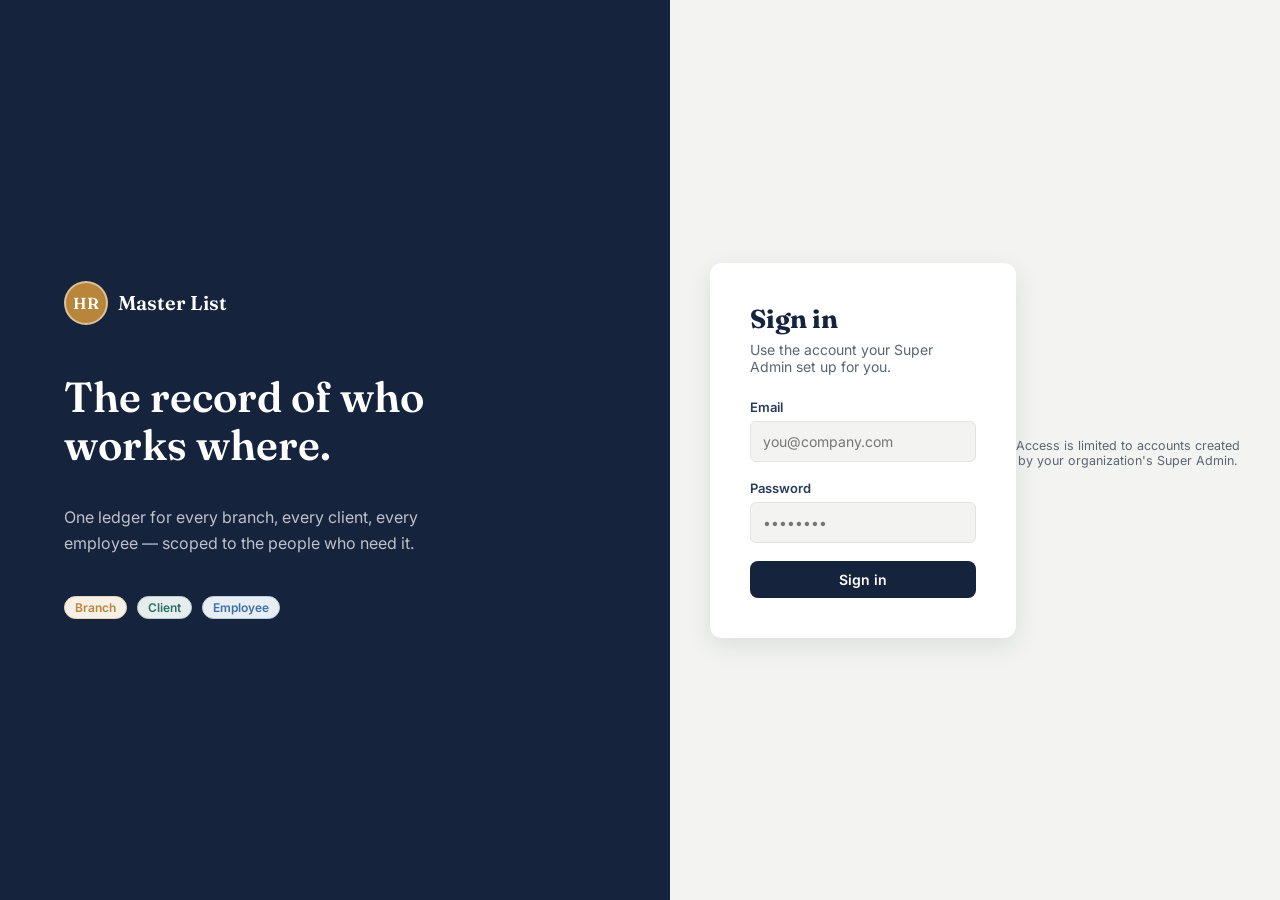
==== dashboard.html @ 0a043a9c "Upload Files" ====
<!DOCTYPE html>
<html lang="en">
<head>
<meta charset="UTF-8">
<meta name="viewport" content="width=device-width, initial-scale=1.0">
<title>Dashboard · HRIS</title>
<link rel="preconnect" href="https://fonts.googleapis.com">
<link href="https://fonts.googleapis.com/css2?family=Fraunces:opsz,wght@9..144,400;9..144,600&family=Inter:wght@400;500;600&family=IBM+Plex+Mono:wght@500&display=swap" rel="stylesheet">
<link rel="stylesheet" href="css/style.css">
</head>
<body class="app-body">

<header class="topbar">
  <div class="topbar-brand">
    <span class="seal seal-sm">HR</span>
    <span class="brand-word">Master&nbsp;List</span>
  </div>
  <div class="topbar-search">
    <input type="search" id="global-search" placeholder="Search by name, position, email…">
  </div>
  <div class="topbar-user">
    <a href="users.html" id="nav-users-link" class="btn btn-ghost" hidden>Users</a>
    <span id="role-badge" class="role-badge">—</span>
    <span id="user-email" class="user-email">—</span>
    <button id="logout-btn" class="btn btn-ghost">Sign out</button>
  </div>
</header>

<div class="app-shell">

  <aside class="rail">
    <div class="rail-header">
      <span>Branches &amp; Clients</span>
      <button id="add-branch-btn" class="icon-btn" title="Add branch" hidden>+</button>
    </div>
    <div id="branch-tree" class="branch-tree">
      <div class="tree-item active" data-branch="" data-client="">
        <span class="tree-dot" style="--dot:#16233D"></span> All records
      </div>
    </div>
  </aside>

  <main class="main">
    <div class="main-toolbar">
      <div class="filter-group">
        <select id="status-filter">
          <option value="">All statuses</option>
          <option value="Active">Active</option>
          <option value="Inactive">Inactive</option>
        </select>
        <span id="scope-label" class="scope-label"></span>
      </div>
      <button id="add-employee-btn" class="btn btn-primary" hidden>+ Add employee</button>
    </div>

    <div class="table-wrap">
      <table class="data-table">
        <thead>
          <tr>
            <th>Name</th>
            <th>Branch</th>
            <th>Client</th>
            <th>Position</th>
            <th>Employment status</th>
            <th>Status</th>
            <th></th>
          </tr>
        </thead>
        <tbody id="employee-rows">
          <tr><td colspan="7" class="empty-state">Loading…</td></tr>
        </tbody>
      </table>
    </div>
  </main>
</div>

<!-- Slide-over: Employee create/edit -->
<div id="employee-panel" class="slideover" hidden>
  <div class="slideover-backdrop" data-close-panel="employee-panel"></div>
  <div class="slideover-card">
    <div class="slideover-head">
      <h3 id="employee-panel-title">Add employee</h3>
      <button class="icon-btn" data-close-panel="employee-panel">×</button>
    </div>
    <form id="employee-form" class="stacked-form">
      <input type="hidden" id="emp-id">

      <div class="form-row">
        <div>
          <label>Branch</label>
          <select id="emp-branch" required></select>
        </div>
        <div>
          <label>Client</label>
          <select id="emp-client" required></select>
        </div>
      </div>

      <div class="form-row">
        <div><label>First name</label><input id="emp-first" required></div>
        <div><label>Middle name</label><input id="emp-middle"></div>
        <div><label>Last name</label><input id="emp-last" required></div>
      </div>

      <div class="form-row">
        <div>
          <label>Gender</label>
          <select id="emp-gender"><option></option><option>Male</option><option>Female</option></select>
        </div>
        <div>
          <label>Civil status</label>
          <select id="emp-civil"><option></option><option>Single</option><option>Married</option><option>Widowed</option><option>Separated</option></select>
        </div>
        <div><label>Date of birth</label><input type="date" id="emp-dob"></div>
      </div>

      <label>Address</label>
      <input id="emp-address">

      <div class="form-row">
        <div><label>Mobile no.</label><input id="emp-mobile"></div>
        <div><label>Email</label><input type="email" id="emp-email"></div>
      </div>

      <div class="form-row">
        <div><label>Position</label><input id="emp-position"></div>
        <div><label>Date hired</label><input type="date" id="emp-datehired"></div>
        <div>
          <label>Employment status</label>
          <select id="emp-empstatus"><option></option><option>Regular</option><option>Probationary</option><option>Contractual</option><option>Project-based</option></select>
        </div>
      </div>

      <div class="form-row">
        <div><label>TIN</label><input id="emp-tin"></div>
        <div><label>SSS / GSIS</label><input id="emp-sss"></div>
      </div>

      <p id="employee-form-error" class="form-error" hidden></p>

      <div class="slideover-actions">
        <button type="button" class="btn btn-ghost" data-close-panel="employee-panel">Cancel</button>
        <button type="submit" id="employee-form-submit" class="btn btn-primary">Save employee</button>
      </div>
    </form>
  </div>
</div>

<!-- Slide-over: Employee detail + comments -->
<div id="detail-panel" class="slideover" hidden>
  <div class="slideover-backdrop" data-close-panel="detail-panel"></div>
  <div class="slideover-card">
    <div class="slideover-head">
      <h3 id="detail-name">—</h3>
      <button class="icon-btn" data-close-panel="detail-panel">×</button>
    </div>
    <div id="detail-body" class="detail-body"></div>

    <div class="comments-section">
      <h4>Comments</h4>
      <div id="comments-list" class="comments-list"></div>
      <form id="comment-form" class="comment-form" hidden>
        <textarea id="comment-text" placeholder="Add a note about this record…" required></textarea>
        <button type="submit" class="btn btn-primary">Post</button>
      </form>
    </div>
  </div>
</div>

<!-- Modal: Add branch / client -->
<div id="org-modal" class="modal" hidden>
  <div class="modal-backdrop" data-close-modal="org-modal"></div>
  <div class="modal-card">
    <div class="modal-head">
      <h3 id="org-modal-title">Add branch</h3>
      <button class="icon-btn" data-close-modal="org-modal">×</button>
    </div>
    <form id="org-form" class="stacked-form">
      <div id="org-branch-field">
        <label>Branch name</label>
        <input id="org-branch-name">
      </div>
      <div id="org-client-fields" hidden>
        <label>Client name</label>
        <input id="org-client-name">
        <label>Belongs to branch</label>
        <select id="org-client-branch"></select>
      </div>
      <p id="org-form-error" class="form-error" hidden></p>
      <div class="slideover-actions">
        <button type="button" class="btn btn-ghost" data-close-modal="org-modal">Cancel</button>
        <button type="submit" class="btn btn-primary">Save</button>
      </div>
    </form>
  </div>
</div>

<script src="js/config.js"></script>
<script src="js/api.js"></script>
<script src="js/rbac.js"></script>
<script src="js/dashboard.js"></script>
<script src="js/employee.js"></script>
</body>
</html>
---- css/style.css ----
/* ============================================================
   HRIS Master List — design tokens
   A ledger-inspired system: deep ink navy + warm seal gold,
   built around the real Branch → Client → Employee hierarchy.
   ============================================================ */

:root {
  --ink: #16233D;
  --ink-soft: #2A3B5C;
  --paper: #F3F4F1;
  --surface: #FFFFFF;
  --accent-gold: #B8863A;
  --accent-teal: #2C6E68;
  --slate: #5B6472;
  --border: #E2E4DE;
  --danger: #A6402F;
  --success: #2F7A4F;

  --font-display: 'Fraunces', Georgia, serif;
  --font-body: 'Inter', -apple-system, BlinkMacSystemFont, sans-serif;
  --font-mono: 'IBM Plex Mono', 'Courier New', monospace;

  --radius: 8px;
  --shadow-card: 0 8px 24px rgba(22, 35, 61, 0.10);
}

* { box-sizing: border-box; }

body {
  margin: 0;
  font-family: var(--font-body);
  color: var(--ink);
  background: var(--paper);
}

h1, h2, h3, h4 { font-family: var(--font-display); margin: 0; }

button, input, select, textarea { font-family: var(--font-body); font-size: 14px; }

.mono { font-family: var(--font-mono); font-size: 12.5px; }

/* ---- Buttons ------------------------------------------------------------ */

.btn {
  border: none;
  border-radius: var(--radius);
  padding: 10px 18px;
  font-weight: 600;
  cursor: pointer;
  transition: transform 0.08s ease, background 0.15s ease;
}
.btn:active { transform: translateY(1px); }
.btn-primary { background: var(--ink); color: #fff; }
.btn-primary:hover { background: var(--ink-soft); }
.btn-ghost { background: transparent; color: var(--ink); border: 1px solid var(--border); }
.btn-ghost:hover { background: rgba(22, 35, 61, 0.05); }
.btn-block { width: 100%; }

.icon-btn {
  background: transparent;
  border: none;
  font-size: 20px;
  line-height: 1;
  cursor: pointer;
  color: var(--slate);
  padding: 4px 8px;
  border-radius: 6px;
}
.icon-btn:hover { background: rgba(22, 35, 61, 0.06); color: var(--ink); }

.link-btn {
  background: none;
  border: none;
  color: var(--accent-teal);
  font-weight: 600;
  cursor: pointer;
  padding: 0;
  margin-right: 10px;
  font-size: 13px;
}
.link-btn:hover { text-decoration: underline; }
.link-danger { color: var(--danger); }

/* ---- Chips / badges / pills ---------------------------------------------- */

.chip {
  display: inline-block;
  padding: 3px 10px;
  border-radius: 999px;
  font-size: 12px;
  font-weight: 600;
  color: var(--chip-color, var(--ink));
  background: color-mix(in srgb, var(--chip-color, var(--ink)) 12%, white);
  border: 1px solid color-mix(in srgb, var(--chip-color, var(--ink)) 35%, white);
}

.role-badge {
  font-size: 11px;
  font-weight: 700;
  letter-spacing: 0.03em;
  text-transform: uppercase;
  padding: 4px 10px;
  border-radius: 999px;
  background: var(--ink);
  color: #fff;
}
.role-badge.role-Viewer, .role-badge.role-Commenter { background: var(--slate); }
.role-badge.role-Editor { background: var(--accent-teal); }
.role-badge.role-Admin { background: var(--ink-soft); }
.role-badge.role-SuperAdmin { background: var(--accent-gold); }

.status-pill {
  font-size: 12px;
  font-weight: 600;
  padding: 3px 10px;
  border-radius: 999px;
}
.status-Active { background: rgba(47, 122, 79, 0.12); color: var(--success); }
.status-Inactive { background: rgba(166, 64, 47, 0.12); color: var(--danger); }

/* ---- Seal / brand mark ----------------------------------------------------- */

.seal {
  display: inline-flex;
  align-items: center;
  justify-content: center;
  width: 44px; height: 44px;
  border-radius: 50%;
  background: var(--accent-gold);
  color: #fff;
  font-family: var(--font-display);
  font-weight: 600;
  font-size: 16px;
  border: 2px solid rgba(255,255,255,0.5);
}
.seal-sm { width: 32px; height: 32px; font-size: 13px; }
.brand-word { font-family: var(--font-display); font-weight: 600; font-size: 17px; margin-left: 10px; }

/* ============================================================
   Login screen
   ============================================================ */

.auth-body { height: 100vh; overflow: hidden; }

.auth-shell {
  display: grid;
  grid-template-columns: 1.1fr 1fr;
  height: 100vh;
}

.auth-brand {
  background: var(--ink);
  color: #fff;
  padding: 64px;
  display: flex;
  flex-direction: column;
  justify-content: center;
}
.auth-brand-mark { display: flex; align-items: center; margin-bottom: 48px; }
.auth-brand-mark .brand-word { color: #fff; font-size: 20px; }
.auth-headline {
  font-size: 42px;
  font-weight: 600;
  line-height: 1.15;
  max-width: 480px;
  margin-bottom: 20px;
}
.auth-sub { color: rgba(255,255,255,0.72); max-width: 420px; line-height: 1.6; margin-bottom: 40px; }
.auth-branches-preview { display: flex; gap: 10px; }

.auth-panel {
  display: flex;
  align-items: center;
  justify-content: center;
  background: var(--paper);
  padding: 40px;
}
.auth-form {
  width: 100%;
  max-width: 380px;
  background: var(--surface);
  padding: 40px;
  border-radius: 12px;
  box-shadow: var(--shadow-card);
}
.auth-form h2 { font-size: 26px; margin-bottom: 6px; }
.auth-form-sub { color: var(--slate); margin: 0 0 24px; font-size: 14px; }
.auth-form label { display: block; font-size: 13px; font-weight: 600; margin-bottom: 6px; color: var(--ink-soft); }
.auth-form input {
  width: 100%;
  padding: 11px 12px;
  margin-bottom: 18px;
  border: 1px solid var(--border);
  border-radius: 6px;
  background: var(--paper);
}
.auth-form input:focus { outline: 2px solid var(--accent-teal); outline-offset: 1px; }
.auth-footnote { text-align: center; color: var(--slate); font-size: 12.5px; max-width: 380px; margin-top: 18px; }

.form-error {
  background: rgba(166, 64, 47, 0.08);
  color: var(--danger);
  padding: 10px 12px;
  border-radius: 6px;
  font-size: 13px;
  margin-bottom: 16px;
}

@media (max-width: 860px) {
  .auth-shell { grid-template-columns: 1fr; }
  .auth-brand { display: none; }
}

/* ============================================================
   App shell (dashboard, users page)
   ============================================================ */

.app-body { min-height: 100vh; }

.topbar {
  display: flex;
  align-items: center;
  gap: 24px;
  padding: 12px 24px;
  background: var(--surface);
  border-bottom: 1px solid var(--border);
  position: sticky;
  top: 0;
  z-index: 20;
}
.topbar-brand { display: flex; align-items: center; }
.topbar-search { flex: 1; }
.topbar-search input {
  width: 100%;
  max-width: 480px;
  padding: 9px 14px;
  border: 1px solid var(--border);
  border-radius: 999px;
  background: var(--paper);
}
.topbar-user { display: flex; align-items: center; gap: 12px; }
.user-email { font-size: 13px; color: var(--slate); }

.app-shell {
  display: grid;
  grid-template-columns: 260px 1fr;
  min-height: calc(100vh - 65px);
}
.users-shell { grid-template-columns: 1fr; }

.rail {
  border-right: 1px solid var(--border);
  padding: 20px 12px;
  background: var(--surface);
}
.rail-header {
  display: flex;
  justify-content: space-between;
  align-items: center;
  font-size: 12px;
  font-weight: 700;
  text-transform: uppercase;
  letter-spacing: 0.04em;
  color: var(--slate);
  padding: 0 8px 12px;
}
.branch-tree { display: flex; flex-direction: column; gap: 2px; }
.tree-item {
  padding: 8px 10px;
  border-radius: 6px;
  cursor: pointer;
  font-size: 13.5px;
  display: flex;
  align-items: center;
  gap: 8px;
}
.tree-item:hover { background: rgba(22, 35, 61, 0.05); }
.tree-item.active { background: var(--ink); color: #fff; font-weight: 600; }
.tree-client { padding-left: 30px; color: var(--slate); font-size: 13px; }
.tree-item.active.tree-client { color: #fff; }
.tree-dot { width: 8px; height: 8px; border-radius: 50%; background: var(--dot); display: inline-block; }

.main { padding: 24px 28px; }
.main-toolbar {
  display: flex;
  justify-content: space-between;
  align-items: center;
  margin-bottom: 18px;
}
.filter-group { display: flex; align-items: center; gap: 14px; }
.filter-group select {
  padding: 8px 12px;
  border: 1px solid var(--border);
  border-radius: 6px;
  background: var(--surface);
}
.scope-label { font-size: 12.5px; color: var(--slate); }
.page-title { font-size: 24px; }

.table-wrap {
  background: var(--surface);
  border-radius: 10px;
  border: 1px solid var(--border);
  overflow: hidden;
}
.data-table { width: 100%; border-collapse: collapse; }
.data-table th {
  text-align: left;
  font-size: 11.5px;
  text-transform: uppercase;
  letter-spacing: 0.04em;
  color: var(--slate);
  padding: 12px 16px;
  border-bottom: 1px solid var(--border);
  background: var(--paper);
}
.data-table td {
  padding: 13px 16px;
  border-bottom: 1px solid var(--border);
  font-size: 13.5px;
}
.data-table tr:last-child td { border-bottom: none; }
.data-table tr:hover td { background: rgba(22, 35, 61, 0.02); }
.cell-name { cursor: pointer; font-weight: 600; }
.cell-name:hover { color: var(--accent-teal); }
.empty-state, .empty-state-sm { padding: 32px; text-align: center; color: var(--slate); }
.empty-state-sm { padding: 12px 0; font-size: 13px; }

/* ============================================================
   Slide-over panels + modals
   ============================================================ */

.slideover { position: fixed; inset: 0; z-index: 50; }
.slideover-backdrop { position: absolute; inset: 0; background: rgba(22, 35, 61, 0.35); }
.slideover-card {
  position: absolute;
  right: 0; top: 0; bottom: 0;
  width: 480px;
  max-width: 92vw;
  background: var(--surface);
  box-shadow: -12px 0 32px rgba(22,35,61,0.18);
  padding: 24px 28px;
  overflow-y: auto;
}
.slideover-head { display: flex; justify-content: space-between; align-items: center; margin-bottom: 20px; }
.slideover-actions { display: flex; justify-content: flex-end; gap: 10px; margin-top: 20px; }

.modal { position: fixed; inset: 0; z-index: 60; display: flex; align-items: center; justify-content: center; }
.modal-backdrop { position: absolute; inset: 0; background: rgba(22, 35, 61, 0.35); }
.modal-card {
  position: relative;
  width: 420px;
  max-width: 92vw;
  background: var(--surface);
  border-radius: 12px;
  padding: 24px 28px;
  box-shadow: var(--shadow-card);
}
.modal-head { display: flex; justify-content: space-between; align-items: center; margin-bottom: 16px; }

.stacked-form label { display: block; font-size: 13px; font-weight: 600; margin: 12px 0 6px; color: var(--ink-soft); }
.stacked-form input, .stacked-form select, .stacked-form textarea {
  width: 100%;
  padding: 9px 12px;
  border: 1px solid var(--border);
  border-radius: 6px;
  background: var(--paper);
}
.stacked-form textarea { min-height: 70px; resize: vertical; }
.form-row { display: grid; grid-template-columns: repeat(auto-fit, minmax(120px, 1fr)); gap: 12px; }
.field-hint { font-size: 12px; color: var(--slate); margin: 4px 0 0; }
.checkbox-list { display: flex; flex-direction: column; gap: 6px; max-height: 160px; overflow-y: auto; border: 1px solid var(--border); border-radius: 6px; padding: 10px; background: var(--paper); }
.inline-checkbox { display: flex; align-items: center; gap: 8px; font-weight: 500 !important; font-size: 13px !important; }
.inline-checkbox input { width: auto !important; }

/* ---- Detail panel ------------------------------------------------------------- */

.detail-grid { display: grid; grid-template-columns: 1fr 1fr; gap: 14px 20px; margin-bottom: 24px; }
.detail-label { display: block; font-size: 11px; text-transform: uppercase; letter-spacing: 0.03em; color: var(--slate); margin-bottom: 3px; }

.comments-section { border-top: 1px solid var(--border); padding-top: 18px; }
.comments-section h4 { font-size: 14px; margin-bottom: 12px; }
.comments-list { display: flex; flex-direction: column; gap: 12px; margin-bottom: 14px; max-height: 220px; overflow-y: auto; }
.comment { background: var(--paper); border-radius: 8px; padding: 10px 12px; }
.comment-meta { font-size: 11.5px; color: var(--slate); margin-bottom: 4px; }
.comment-text { font-size: 13.5px; }
.comment-form { display: flex; gap: 10px; align-items: flex-start; }
.comment-form textarea { flex: 1; }

/* ---- Responsive ------------------------------------------------------------- */

@media (max-width: 900px) {
  .app-shell { grid-template-columns: 1fr; }
  .rail { display: none; }
  .topbar-search { display: none; }
}
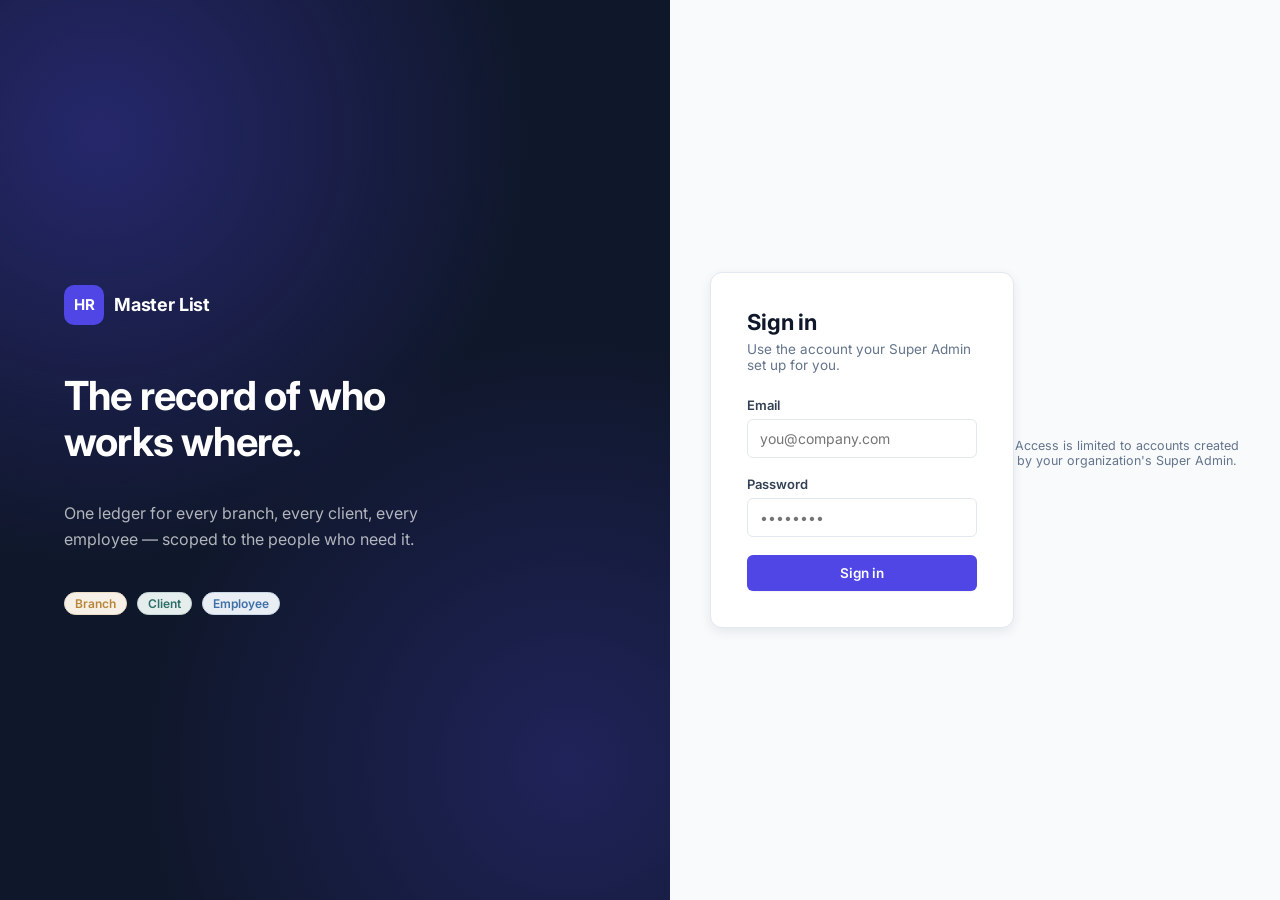
==== commit d1387041: "Upgrade UI" ====
--- a/dashboard.html
+++ b/dashboard.html
@@ -3,9 +3,9 @@
 <head>
 <meta charset="UTF-8">
 <meta name="viewport" content="width=device-width, initial-scale=1.0">
-<title>Dashboard · HRIS</title>
+<title>Employees · HRIS</title>
 <link rel="preconnect" href="https://fonts.googleapis.com">
-<link href="https://fonts.googleapis.com/css2?family=Fraunces:opsz,wght@9..144,400;9..144,600&family=Inter:wght@400;500;600&family=IBM+Plex+Mono:wght@500&display=swap" rel="stylesheet">
+<link href="https://fonts.googleapis.com/css2?family=Inter:wght@400;500;600;700&family=IBM+Plex+Mono:wght@500&display=swap" rel="stylesheet">
 <link rel="stylesheet" href="css/style.css">
 </head>
 <body class="app-body">
@@ -35,12 +35,29 @@
     </div>
     <div id="branch-tree" class="branch-tree">
       <div class="tree-item active" data-branch="" data-client="">
-        <span class="tree-dot" style="--dot:#16233D"></span> All records
+        <span class="tree-dot" style="--dot:#4F46E5"></span> All records
       </div>
     </div>
   </aside>
 
   <main class="main">
+    <div class="page-header">
+      <div>
+        <h2 class="page-title">Employees</h2>
+        <p class="page-subtitle" id="page-subtitle">Loading records…</p>
+      </div>
+      <button id="add-employee-btn" class="btn btn-primary" hidden>+ Add employee</button>
+    </div>
+
+    <div id="bulk-bar" class="bulk-bar" hidden>
+      <span id="bulk-count">0 selected</span>
+      <div class="bulk-bar-actions">
+        <button id="bulk-export-btn" class="btn btn-ghost btn-sm">Export CSV</button>
+        <button id="bulk-delete-btn" class="btn btn-danger btn-sm" hidden>Mark inactive</button>
+        <button id="bulk-clear-btn" class="btn btn-ghost btn-sm">Clear</button>
+      </div>
+    </div>
+
     <div class="main-toolbar">
       <div class="filter-group">
         <select id="status-filter">
@@ -50,26 +67,50 @@
         </select>
         <span id="scope-label" class="scope-label"></span>
       </div>
-      <button id="add-employee-btn" class="btn btn-primary" hidden>+ Add employee</button>
+      <div class="toolbar-actions">
+        <div class="segmented" id="density-toggle">
+          <button type="button" data-density="comfortable" class="active">Comfortable</button>
+          <button type="button" data-density="compact">Compact</button>
+        </div>
+        <button id="export-all-btn" class="btn btn-ghost">Export CSV</button>
+      </div>
     </div>
 
     <div class="table-wrap">
-      <table class="data-table">
-        <thead>
-          <tr>
-            <th>Name</th>
-            <th>Branch</th>
-            <th>Client</th>
-            <th>Position</th>
-            <th>Employment status</th>
-            <th>Status</th>
-            <th></th>
-          </tr>
-        </thead>
-        <tbody id="employee-rows">
-          <tr><td colspan="7" class="empty-state">Loading…</td></tr>
-        </tbody>
-      </table>
+      <div class="table-scroll">
+        <table class="data-table" id="employee-table">
+          <thead>
+            <tr>
+              <th class="th-checkbox"><input type="checkbox" id="select-all-checkbox"></th>
+              <th class="sortable" data-sort="LastName">Name <span class="sort-arrow">▲</span></th>
+              <th class="sortable" data-sort="BranchID">Branch <span class="sort-arrow">▲</span></th>
+              <th class="sortable" data-sort="ClientID">Client <span class="sort-arrow">▲</span></th>
+              <th class="sortable" data-sort="Position">Position <span class="sort-arrow">▲</span></th>
+              <th class="sortable" data-sort="EmploymentStatus">Employment status <span class="sort-arrow">▲</span></th>
+              <th class="sortable" data-sort="Status">Status <span class="sort-arrow">▲</span></th>
+              <th></th>
+            </tr>
+          </thead>
+          <tbody id="employee-rows">
+            <tr><td colspan="8" class="empty-state">Loading…</td></tr>
+          </tbody>
+        </table>
+      </div>
+      <div class="pagination-bar">
+        <div class="pagination-summary">
+          <span id="pagination-summary-text">—</span>
+          <label>
+            Rows per page
+            <select id="page-size-select">
+              <option value="10">10</option>
+              <option value="25" selected>25</option>
+              <option value="50">50</option>
+              <option value="100">100</option>
+            </select>
+          </label>
+        </div>
+        <div class="pagination-controls" id="pagination-controls"></div>
+      </div>
     </div>
   </main>
 </div>
@@ -195,9 +236,12 @@
   </div>
 </div>
 
+<div id="toast-stack" class="toast-stack"></div>
+
 <script src="js/config.js"></script>
 <script src="js/api.js"></script>
 <script src="js/rbac.js"></script>
+<script src="js/toast.js"></script>
 <script src="js/dashboard.js"></script>
 <script src="js/employee.js"></script>
 </body>
--- a/css/style.css
+++ b/css/style.css
@@ -1,85 +1,118 @@
 /* ============================================================
    HRIS Master List — design tokens
-   A ledger-inspired system: deep ink navy + warm seal gold,
-   built around the real Branch → Client → Employee hierarchy.
+   Modern SaaS system: cool neutrals, a single confident violet-blue
+   accent, and functional density built for scanning long lists.
    ============================================================ */
 
 :root {
-  --ink: #16233D;
-  --ink-soft: #2A3B5C;
-  --paper: #F3F4F1;
+  --primary: #4F46E5;
+  --primary-hover: #4338CA;
+  --primary-soft: #EEF2FF;
+  --primary-ring: rgba(79, 70, 229, 0.35);
+
+  --ink: #0F172A;
+  --ink-soft: #334155;
+  --muted: #64748B;
+  --faint: #94A3B8;
+
+  --bg: #F8FAFC;
   --surface: #FFFFFF;
-  --accent-gold: #B8863A;
-  --accent-teal: #2C6E68;
-  --slate: #5B6472;
-  --border: #E2E4DE;
-  --danger: #A6402F;
-  --success: #2F7A4F;
-
-  --font-display: 'Fraunces', Georgia, serif;
+  --surface-hover: #F1F5F9;
+  --border: #E2E8F0;
+  --border-strong: #CBD5E1;
+
+  --success: #16A34A;
+  --success-soft: #F0FDF4;
+  --danger: #DC2626;
+  --danger-soft: #FEF2F2;
+  --warning: #D97706;
+  --warning-soft: #FFFBEB;
+
   --font-body: 'Inter', -apple-system, BlinkMacSystemFont, sans-serif;
   --font-mono: 'IBM Plex Mono', 'Courier New', monospace;
 
+  --radius-sm: 6px;
   --radius: 8px;
-  --shadow-card: 0 8px 24px rgba(22, 35, 61, 0.10);
+  --radius-lg: 12px;
+  --shadow-sm: 0 1px 2px rgba(15, 23, 42, 0.06);
+  --shadow-md: 0 4px 12px rgba(15, 23, 42, 0.08);
+  --shadow-lg: 0 16px 40px rgba(15, 23, 42, 0.16);
 }
 
 * { box-sizing: border-box; }
+
+[hidden] { display: none !important; }
+
+html { -webkit-font-smoothing: antialiased; }
 
 body {
   margin: 0;
   font-family: var(--font-body);
   color: var(--ink);
-  background: var(--paper);
-}
-
-h1, h2, h3, h4 { font-family: var(--font-display); margin: 0; }
+  background: var(--bg);
+}
+
+h1, h2, h3, h4 { font-family: var(--font-body); margin: 0; letter-spacing: -0.01em; }
 
 button, input, select, textarea { font-family: var(--font-body); font-size: 14px; }
 
 .mono { font-family: var(--font-mono); font-size: 12.5px; }
 
+:focus-visible {
+  outline: 2px solid var(--primary);
+  outline-offset: 2px;
+}
+
 /* ---- Buttons ------------------------------------------------------------ */
 
 .btn {
-  border: none;
-  border-radius: var(--radius);
-  padding: 10px 18px;
-  font-weight: 600;
-  cursor: pointer;
-  transition: transform 0.08s ease, background 0.15s ease;
+  border: 1px solid transparent;
+  border-radius: var(--radius-sm);
+  padding: 9px 16px;
+  font-weight: 600;
+  font-size: 13.5px;
+  cursor: pointer;
+  transition: background 0.12s ease, border-color 0.12s ease, box-shadow 0.12s ease, color 0.12s ease;
+  display: inline-flex;
+  align-items: center;
+  gap: 6px;
 }
 .btn:active { transform: translateY(1px); }
-.btn-primary { background: var(--ink); color: #fff; }
-.btn-primary:hover { background: var(--ink-soft); }
-.btn-ghost { background: transparent; color: var(--ink); border: 1px solid var(--border); }
-.btn-ghost:hover { background: rgba(22, 35, 61, 0.05); }
-.btn-block { width: 100%; }
+.btn-primary { background: var(--primary); color: #fff; box-shadow: var(--shadow-sm); }
+.btn-primary:hover { background: var(--primary-hover); }
+.btn-ghost { background: var(--surface); color: var(--ink-soft); border-color: var(--border); }
+.btn-ghost:hover { background: var(--surface-hover); border-color: var(--border-strong); color: var(--ink); }
+.btn-danger { background: var(--surface); color: var(--danger); border-color: var(--border); }
+.btn-danger:hover { background: var(--danger-soft); border-color: #FCA5A5; }
+.btn-sm { padding: 6px 12px; font-size: 12.5px; }
+.btn-block { width: 100%; justify-content: center; }
+.btn:disabled { opacity: 0.5; cursor: not-allowed; }
 
 .icon-btn {
   background: transparent;
   border: none;
-  font-size: 20px;
+  font-size: 18px;
   line-height: 1;
   cursor: pointer;
-  color: var(--slate);
-  padding: 4px 8px;
-  border-radius: 6px;
-}
-.icon-btn:hover { background: rgba(22, 35, 61, 0.06); color: var(--ink); }
+  color: var(--muted);
+  padding: 5px 9px;
+  border-radius: var(--radius-sm);
+}
+.icon-btn:hover { background: var(--surface-hover); color: var(--ink); }
 
 .link-btn {
   background: none;
   border: none;
-  color: var(--accent-teal);
-  font-weight: 600;
-  cursor: pointer;
-  padding: 0;
-  margin-right: 10px;
-  font-size: 13px;
-}
-.link-btn:hover { text-decoration: underline; }
+  color: var(--primary);
+  font-weight: 600;
+  cursor: pointer;
+  padding: 4px 6px;
+  border-radius: var(--radius-sm);
+  font-size: 12.5px;
+}
+.link-btn:hover { background: var(--primary-soft); }
 .link-danger { color: var(--danger); }
+.link-danger:hover { background: var(--danger-soft); }
 
 /* ---- Chips / badges / pills ---------------------------------------------- */
 
@@ -91,7 +124,7 @@
   font-weight: 600;
   color: var(--chip-color, var(--ink));
   background: color-mix(in srgb, var(--chip-color, var(--ink)) 12%, white);
-  border: 1px solid color-mix(in srgb, var(--chip-color, var(--ink)) 35%, white);
+  border: 1px solid color-mix(in srgb, var(--chip-color, var(--ink)) 28%, white);
 }
 
 .role-badge {
@@ -104,19 +137,38 @@
   background: var(--ink);
   color: #fff;
 }
-.role-badge.role-Viewer, .role-badge.role-Commenter { background: var(--slate); }
-.role-badge.role-Editor { background: var(--accent-teal); }
+.role-badge.role-Viewer, .role-badge.role-Commenter { background: var(--muted); }
+.role-badge.role-Editor { background: #0EA5A0; }
 .role-badge.role-Admin { background: var(--ink-soft); }
-.role-badge.role-SuperAdmin { background: var(--accent-gold); }
+.role-badge.role-SuperAdmin { background: var(--primary); }
 
 .status-pill {
   font-size: 12px;
   font-weight: 600;
   padding: 3px 10px;
   border-radius: 999px;
-}
-.status-Active { background: rgba(47, 122, 79, 0.12); color: var(--success); }
-.status-Inactive { background: rgba(166, 64, 47, 0.12); color: var(--danger); }
+  display: inline-flex;
+  align-items: center;
+  gap: 5px;
+}
+.status-pill::before { content: ''; width: 6px; height: 6px; border-radius: 50%; background: currentColor; }
+.status-Active { background: var(--success-soft); color: var(--success); }
+.status-Inactive { background: var(--danger-soft); color: var(--danger); }
+
+/* ---- Avatars ---------------------------------------------------------------- */
+
+.avatar {
+  display: inline-flex;
+  align-items: center;
+  justify-content: center;
+  width: 30px; height: 30px;
+  border-radius: 50%;
+  font-size: 11.5px;
+  font-weight: 700;
+  color: var(--av-color, var(--primary));
+  background: color-mix(in srgb, var(--av-color, var(--primary)) 15%, white);
+  flex-shrink: 0;
+}
 
 /* ---- Seal / brand mark ----------------------------------------------------- */
 
@@ -124,17 +176,15 @@
   display: inline-flex;
   align-items: center;
   justify-content: center;
-  width: 44px; height: 44px;
-  border-radius: 50%;
-  background: var(--accent-gold);
+  width: 40px; height: 40px;
+  border-radius: 10px;
+  background: var(--primary);
   color: #fff;
-  font-family: var(--font-display);
-  font-weight: 600;
-  font-size: 16px;
-  border: 2px solid rgba(255,255,255,0.5);
-}
-.seal-sm { width: 32px; height: 32px; font-size: 13px; }
-.brand-word { font-family: var(--font-display); font-weight: 600; font-size: 17px; margin-left: 10px; }
+  font-weight: 700;
+  font-size: 15px;
+}
+.seal-sm { width: 30px; height: 30px; font-size: 12.5px; border-radius: 8px; }
+.brand-word { font-weight: 700; font-size: 16px; margin-left: 10px; color: var(--ink); letter-spacing: -0.01em; }
 
 /* ============================================================
    Login screen
@@ -150,6 +200,8 @@
 
 .auth-brand {
   background: var(--ink);
+  background-image: radial-gradient(circle at 15% 15%, rgba(79,70,229,0.35), transparent 45%),
+                     radial-gradient(circle at 85% 85%, rgba(79,70,229,0.25), transparent 45%);
   color: #fff;
   padding: 64px;
   display: flex;
@@ -157,51 +209,54 @@
   justify-content: center;
 }
 .auth-brand-mark { display: flex; align-items: center; margin-bottom: 48px; }
-.auth-brand-mark .brand-word { color: #fff; font-size: 20px; }
+.auth-brand-mark .brand-word { color: #fff; font-size: 18px; }
 .auth-headline {
-  font-size: 42px;
-  font-weight: 600;
+  font-size: 40px;
+  font-weight: 700;
   line-height: 1.15;
   max-width: 480px;
   margin-bottom: 20px;
-}
-.auth-sub { color: rgba(255,255,255,0.72); max-width: 420px; line-height: 1.6; margin-bottom: 40px; }
+  letter-spacing: -0.02em;
+}
+.auth-sub { color: rgba(255,255,255,0.68); max-width: 420px; line-height: 1.6; margin-bottom: 40px; }
 .auth-branches-preview { display: flex; gap: 10px; }
 
 .auth-panel {
   display: flex;
   align-items: center;
   justify-content: center;
-  background: var(--paper);
+  background: var(--bg);
   padding: 40px;
 }
 .auth-form {
   width: 100%;
   max-width: 380px;
   background: var(--surface);
-  padding: 40px;
-  border-radius: 12px;
-  box-shadow: var(--shadow-card);
-}
-.auth-form h2 { font-size: 26px; margin-bottom: 6px; }
-.auth-form-sub { color: var(--slate); margin: 0 0 24px; font-size: 14px; }
+  padding: 36px;
+  border-radius: var(--radius-lg);
+  border: 1px solid var(--border);
+  box-shadow: var(--shadow-md);
+}
+.auth-form h2 { font-size: 22px; margin-bottom: 6px; font-weight: 700; }
+.auth-form-sub { color: var(--muted); margin: 0 0 24px; font-size: 13.5px; }
 .auth-form label { display: block; font-size: 13px; font-weight: 600; margin-bottom: 6px; color: var(--ink-soft); }
 .auth-form input {
   width: 100%;
-  padding: 11px 12px;
+  padding: 10px 12px;
   margin-bottom: 18px;
   border: 1px solid var(--border);
-  border-radius: 6px;
-  background: var(--paper);
-}
-.auth-form input:focus { outline: 2px solid var(--accent-teal); outline-offset: 1px; }
-.auth-footnote { text-align: center; color: var(--slate); font-size: 12.5px; max-width: 380px; margin-top: 18px; }
+  border-radius: var(--radius-sm);
+  background: var(--surface);
+  transition: border-color 0.12s ease, box-shadow 0.12s ease;
+}
+.auth-form input:focus { outline: none; border-color: var(--primary); box-shadow: 0 0 0 3px var(--primary-ring); }
+.auth-footnote { text-align: center; color: var(--muted); font-size: 12.5px; max-width: 380px; margin-top: 18px; }
 
 .form-error {
-  background: rgba(166, 64, 47, 0.08);
+  background: var(--danger-soft);
   color: var(--danger);
   padding: 10px 12px;
-  border-radius: 6px;
+  border-radius: var(--radius-sm);
   font-size: 13px;
   margin-bottom: 16px;
 }
@@ -221,7 +276,7 @@
   display: flex;
   align-items: center;
   gap: 24px;
-  padding: 12px 24px;
+  padding: 10px 20px;
   background: var(--surface);
   border-bottom: 1px solid var(--border);
   position: sticky;
@@ -232,160 +287,340 @@
 .topbar-search { flex: 1; }
 .topbar-search input {
   width: 100%;
-  max-width: 480px;
-  padding: 9px 14px;
-  border: 1px solid var(--border);
-  border-radius: 999px;
-  background: var(--paper);
-}
+  max-width: 440px;
+  padding: 8px 14px 8px 34px;
+  border: 1px solid var(--border);
+  border-radius: var(--radius-sm);
+  background: var(--bg);
+  background-image: url("data:image/svg+xml,%3Csvg xmlns='http://www.w3.org/2000/svg' width='14' height='14' viewBox='0 0 24 24' fill='none' stroke='%2394A3B8' stroke-width='2' stroke-linecap='round' stroke-linejoin='round'%3E%3Ccircle cx='11' cy='11' r='8'/%3E%3Cline x1='21' y1='21' x2='16.65' y2='16.65'/%3E%3C/svg%3E");
+  background-repeat: no-repeat;
+  background-position: 12px center;
+  transition: border-color 0.12s ease, box-shadow 0.12s ease;
+}
+.topbar-search input:focus { outline: none; border-color: var(--primary); box-shadow: 0 0 0 3px var(--primary-ring); background-color: var(--surface); }
 .topbar-user { display: flex; align-items: center; gap: 12px; }
-.user-email { font-size: 13px; color: var(--slate); }
+.user-email { font-size: 13px; color: var(--muted); }
 
 .app-shell {
   display: grid;
-  grid-template-columns: 260px 1fr;
-  min-height: calc(100vh - 65px);
+  grid-template-columns: 248px 1fr;
+  min-height: calc(100vh - 57px);
 }
 .users-shell { grid-template-columns: 1fr; }
 
 .rail {
   border-right: 1px solid var(--border);
-  padding: 20px 12px;
+  padding: 18px 12px;
   background: var(--surface);
 }
 .rail-header {
   display: flex;
   justify-content: space-between;
   align-items: center;
-  font-size: 12px;
+  font-size: 11px;
   font-weight: 700;
   text-transform: uppercase;
-  letter-spacing: 0.04em;
-  color: var(--slate);
-  padding: 0 8px 12px;
-}
-.branch-tree { display: flex; flex-direction: column; gap: 2px; }
+  letter-spacing: 0.05em;
+  color: var(--faint);
+  padding: 0 8px 10px;
+}
+.branch-tree { display: flex; flex-direction: column; gap: 1px; }
 .tree-item {
-  padding: 8px 10px;
-  border-radius: 6px;
+  padding: 7px 10px;
+  border-radius: var(--radius-sm);
   cursor: pointer;
   font-size: 13.5px;
+  font-weight: 500;
   display: flex;
   align-items: center;
   gap: 8px;
-}
-.tree-item:hover { background: rgba(22, 35, 61, 0.05); }
-.tree-item.active { background: var(--ink); color: #fff; font-weight: 600; }
-.tree-client { padding-left: 30px; color: var(--slate); font-size: 13px; }
-.tree-item.active.tree-client { color: #fff; }
-.tree-dot { width: 8px; height: 8px; border-radius: 50%; background: var(--dot); display: inline-block; }
-
-.main { padding: 24px 28px; }
+  color: var(--ink-soft);
+}
+.tree-item:hover { background: var(--surface-hover); }
+.tree-item.active { background: var(--primary-soft); color: var(--primary); font-weight: 600; }
+.tree-client { padding-left: 30px; color: var(--muted); font-size: 13px; font-weight: 500; }
+.tree-item.active.tree-client { color: var(--primary); }
+.tree-dot { width: 7px; height: 7px; border-radius: 50%; background: var(--dot); display: inline-block; flex-shrink: 0; }
+.tree-branch { justify-content: space-between; }
+.tree-branch-label { display: flex; align-items: center; gap: 8px; flex: 1; }
+.tree-add-client {
+  background: none;
+  border: none;
+  color: var(--faint);
+  font-size: 11.5px;
+  font-weight: 600;
+  cursor: pointer;
+  padding: 2px 6px;
+  border-radius: 4px;
+  opacity: 0;
+  transition: opacity 0.1s ease;
+}
+.tree-branch:hover .tree-add-client { opacity: 1; }
+.tree-add-client:hover { background: var(--surface-hover); color: var(--ink); }
+
+.main { padding: 22px 28px 32px; }
+
+.page-header { display: flex; justify-content: space-between; align-items: flex-start; margin-bottom: 18px; }
+.page-title { font-size: 21px; font-weight: 700; }
+.page-subtitle { font-size: 13px; color: var(--muted); margin-top: 3px; }
+
 .main-toolbar {
   display: flex;
   justify-content: space-between;
   align-items: center;
-  margin-bottom: 18px;
-}
-.filter-group { display: flex; align-items: center; gap: 14px; }
+  gap: 12px;
+  margin-bottom: 14px;
+  flex-wrap: wrap;
+}
+.filter-group { display: flex; align-items: center; gap: 10px; flex-wrap: wrap; }
 .filter-group select {
-  padding: 8px 12px;
-  border: 1px solid var(--border);
-  border-radius: 6px;
-  background: var(--surface);
-}
-.scope-label { font-size: 12.5px; color: var(--slate); }
-.page-title { font-size: 24px; }
+  padding: 7px 10px;
+  border: 1px solid var(--border);
+  border-radius: var(--radius-sm);
+  background: var(--surface);
+  color: var(--ink-soft);
+  font-weight: 500;
+}
+.scope-label { font-size: 12.5px; color: var(--muted); }
+.toolbar-actions { display: flex; align-items: center; gap: 8px; }
+
+/* Segmented control (density) */
+.segmented { display: inline-flex; border: 1px solid var(--border); border-radius: var(--radius-sm); overflow: hidden; }
+.segmented button {
+  border: none;
+  background: var(--surface);
+  padding: 6px 10px;
+  font-size: 12.5px;
+  font-weight: 600;
+  color: var(--muted);
+  cursor: pointer;
+  border-right: 1px solid var(--border);
+}
+.segmented button:last-child { border-right: none; }
+.segmented button.active { background: var(--primary-soft); color: var(--primary); }
+.segmented button:hover:not(.active) { background: var(--surface-hover); }
+
+/* ---- Bulk action bar ---------------------------------------------------- */
+
+.bulk-bar {
+  display: flex;
+  align-items: center;
+  justify-content: space-between;
+  background: var(--primary-soft);
+  border: 1px solid color-mix(in srgb, var(--primary) 30%, white);
+  border-radius: var(--radius);
+  padding: 9px 14px;
+  margin-bottom: 14px;
+  font-size: 13.5px;
+  color: var(--primary);
+  font-weight: 600;
+}
+.bulk-bar-actions { display: flex; align-items: center; gap: 8px; }
+
+/* ---- Table ---------------------------------------------------------------- */
 
 .table-wrap {
   background: var(--surface);
-  border-radius: 10px;
+  border-radius: var(--radius-lg);
   border: 1px solid var(--border);
   overflow: hidden;
 }
-.data-table { width: 100%; border-collapse: collapse; }
+.table-scroll { overflow-x: auto; }
+.data-table { width: 100%; border-collapse: collapse; min-width: 760px; }
 .data-table th {
   text-align: left;
   font-size: 11.5px;
   text-transform: uppercase;
   letter-spacing: 0.04em;
-  color: var(--slate);
+  color: var(--muted);
+  padding: 11px 16px;
+  border-bottom: 1px solid var(--border);
+  background: var(--bg);
+  white-space: nowrap;
+  font-weight: 700;
+}
+.data-table th.sortable { cursor: pointer; user-select: none; }
+.data-table th.sortable:hover { color: var(--ink); }
+.sort-arrow { display: inline-block; margin-left: 3px; opacity: 0.35; font-size: 10px; }
+.sort-arrow.active { opacity: 1; color: var(--primary); }
+.data-table td {
   padding: 12px 16px;
   border-bottom: 1px solid var(--border);
-  background: var(--paper);
-}
-.data-table td {
-  padding: 13px 16px;
-  border-bottom: 1px solid var(--border);
   font-size: 13.5px;
-}
+  color: var(--ink-soft);
+}
+.data-table.density-compact td { padding: 7px 16px; }
+.data-table.density-compact .avatar { width: 24px; height: 24px; font-size: 10px; }
 .data-table tr:last-child td { border-bottom: none; }
-.data-table tr:hover td { background: rgba(22, 35, 61, 0.02); }
-.cell-name { cursor: pointer; font-weight: 600; }
-.cell-name:hover { color: var(--accent-teal); }
-.empty-state, .empty-state-sm { padding: 32px; text-align: center; color: var(--slate); }
+.data-table tr:hover td { background: var(--surface-hover); }
+.data-table tr.row-selected td { background: var(--primary-soft); }
+.th-checkbox, .td-checkbox { width: 36px; padding-left: 16px; padding-right: 0; }
+.name-cell { display: flex; align-items: center; gap: 10px; }
+.cell-name { cursor: pointer; font-weight: 600; color: var(--ink); }
+.cell-name:hover { color: var(--primary); }
+.cell-actions { text-align: right; white-space: nowrap; }
+.empty-state, .empty-state-sm { padding: 48px 20px; text-align: center; color: var(--muted); }
+.empty-state-icon { font-size: 28px; margin-bottom: 8px; opacity: 0.5; }
 .empty-state-sm { padding: 12px 0; font-size: 13px; }
+
+input[type="checkbox"] {
+  width: 16px; height: 16px;
+  accent-color: var(--primary);
+  cursor: pointer;
+}
+
+/* ---- Skeleton loading ------------------------------------------------------ */
+
+.skeleton-cell { padding: 14px 16px; }
+.skeleton-bar {
+  height: 12px;
+  border-radius: 4px;
+  background: linear-gradient(90deg, var(--surface-hover) 25%, var(--border) 50%, var(--surface-hover) 75%);
+  background-size: 200% 100%;
+  animation: skeleton-shimmer 1.3s infinite;
+}
+@keyframes skeleton-shimmer {
+  0% { background-position: 200% 0; }
+  100% { background-position: -200% 0; }
+}
+
+/* ---- Pagination ---------------------------------------------------------- */
+
+.pagination-bar {
+  display: flex;
+  align-items: center;
+  justify-content: space-between;
+  padding: 12px 16px;
+  border-top: 1px solid var(--border);
+  background: var(--bg);
+  font-size: 13px;
+  color: var(--muted);
+  flex-wrap: wrap;
+  gap: 10px;
+}
+.pagination-summary { display: flex; align-items: center; gap: 14px; }
+.pagination-summary select {
+  padding: 5px 8px;
+  border: 1px solid var(--border);
+  border-radius: var(--radius-sm);
+  background: var(--surface);
+  font-size: 12.5px;
+}
+.pagination-controls { display: flex; align-items: center; gap: 4px; }
+.page-btn {
+  border: 1px solid var(--border);
+  background: var(--surface);
+  color: var(--ink-soft);
+  min-width: 30px;
+  height: 30px;
+  border-radius: var(--radius-sm);
+  cursor: pointer;
+  font-size: 12.5px;
+  font-weight: 600;
+  padding: 0 8px;
+}
+.page-btn:hover:not(:disabled) { background: var(--surface-hover); border-color: var(--border-strong); }
+.page-btn.active { background: var(--primary); border-color: var(--primary); color: #fff; }
+.page-btn:disabled { opacity: 0.4; cursor: not-allowed; }
+.page-ellipsis { padding: 0 4px; color: var(--faint); }
 
 /* ============================================================
    Slide-over panels + modals
    ============================================================ */
 
 .slideover { position: fixed; inset: 0; z-index: 50; }
-.slideover-backdrop { position: absolute; inset: 0; background: rgba(22, 35, 61, 0.35); }
+.slideover-backdrop { position: absolute; inset: 0; background: rgba(15, 23, 42, 0.4); }
 .slideover-card {
   position: absolute;
   right: 0; top: 0; bottom: 0;
   width: 480px;
   max-width: 92vw;
   background: var(--surface);
-  box-shadow: -12px 0 32px rgba(22,35,61,0.18);
-  padding: 24px 28px;
+  box-shadow: var(--shadow-lg);
+  padding: 22px 26px;
   overflow-y: auto;
 }
-.slideover-head { display: flex; justify-content: space-between; align-items: center; margin-bottom: 20px; }
+.slideover-head { display: flex; justify-content: space-between; align-items: center; margin-bottom: 18px; }
+.slideover-head h3 { font-size: 18px; font-weight: 700; }
 .slideover-actions { display: flex; justify-content: flex-end; gap: 10px; margin-top: 20px; }
 
 .modal { position: fixed; inset: 0; z-index: 60; display: flex; align-items: center; justify-content: center; }
-.modal-backdrop { position: absolute; inset: 0; background: rgba(22, 35, 61, 0.35); }
+.modal-backdrop { position: absolute; inset: 0; background: rgba(15, 23, 42, 0.4); }
 .modal-card {
   position: relative;
   width: 420px;
   max-width: 92vw;
   background: var(--surface);
-  border-radius: 12px;
-  padding: 24px 28px;
-  box-shadow: var(--shadow-card);
+  border-radius: var(--radius-lg);
+  padding: 22px 26px;
+  box-shadow: var(--shadow-lg);
 }
 .modal-head { display: flex; justify-content: space-between; align-items: center; margin-bottom: 16px; }
+.modal-head h3 { font-size: 17px; font-weight: 700; }
 
 .stacked-form label { display: block; font-size: 13px; font-weight: 600; margin: 12px 0 6px; color: var(--ink-soft); }
 .stacked-form input, .stacked-form select, .stacked-form textarea {
   width: 100%;
   padding: 9px 12px;
   border: 1px solid var(--border);
-  border-radius: 6px;
-  background: var(--paper);
+  border-radius: var(--radius-sm);
+  background: var(--surface);
+  transition: border-color 0.12s ease, box-shadow 0.12s ease;
+}
+.stacked-form input:focus, .stacked-form select:focus, .stacked-form textarea:focus {
+  outline: none; border-color: var(--primary); box-shadow: 0 0 0 3px var(--primary-ring);
 }
 .stacked-form textarea { min-height: 70px; resize: vertical; }
 .form-row { display: grid; grid-template-columns: repeat(auto-fit, minmax(120px, 1fr)); gap: 12px; }
-.field-hint { font-size: 12px; color: var(--slate); margin: 4px 0 0; }
-.checkbox-list { display: flex; flex-direction: column; gap: 6px; max-height: 160px; overflow-y: auto; border: 1px solid var(--border); border-radius: 6px; padding: 10px; background: var(--paper); }
+.field-hint { font-size: 12px; color: var(--muted); margin: 4px 0 0; }
+.checkbox-list { display: flex; flex-direction: column; gap: 6px; max-height: 160px; overflow-y: auto; border: 1px solid var(--border); border-radius: var(--radius-sm); padding: 10px; background: var(--bg); }
 .inline-checkbox { display: flex; align-items: center; gap: 8px; font-weight: 500 !important; font-size: 13px !important; }
 .inline-checkbox input { width: auto !important; }
 
 /* ---- Detail panel ------------------------------------------------------------- */
 
 .detail-grid { display: grid; grid-template-columns: 1fr 1fr; gap: 14px 20px; margin-bottom: 24px; }
-.detail-label { display: block; font-size: 11px; text-transform: uppercase; letter-spacing: 0.03em; color: var(--slate); margin-bottom: 3px; }
+.detail-label { display: block; font-size: 11px; text-transform: uppercase; letter-spacing: 0.03em; color: var(--faint); margin-bottom: 3px; font-weight: 700; }
 
 .comments-section { border-top: 1px solid var(--border); padding-top: 18px; }
-.comments-section h4 { font-size: 14px; margin-bottom: 12px; }
-.comments-list { display: flex; flex-direction: column; gap: 12px; margin-bottom: 14px; max-height: 220px; overflow-y: auto; }
-.comment { background: var(--paper); border-radius: 8px; padding: 10px 12px; }
-.comment-meta { font-size: 11.5px; color: var(--slate); margin-bottom: 4px; }
-.comment-text { font-size: 13.5px; }
+.comments-section h4 { font-size: 14px; margin-bottom: 12px; font-weight: 700; }
+.comments-list { display: flex; flex-direction: column; gap: 10px; margin-bottom: 14px; max-height: 220px; overflow-y: auto; }
+.comment { background: var(--bg); border-radius: var(--radius); padding: 10px 12px; }
+.comment-meta { font-size: 11.5px; color: var(--muted); margin-bottom: 4px; }
+.comment-text { font-size: 13.5px; color: var(--ink-soft); }
 .comment-form { display: flex; gap: 10px; align-items: flex-start; }
 .comment-form textarea { flex: 1; }
+
+/* ---- Toasts ---------------------------------------------------------------- */
+
+.toast-stack {
+  position: fixed;
+  bottom: 20px;
+  right: 20px;
+  z-index: 100;
+  display: flex;
+  flex-direction: column;
+  gap: 8px;
+  max-width: 340px;
+}
+.toast {
+  background: var(--ink);
+  color: #fff;
+  padding: 11px 14px;
+  border-radius: var(--radius);
+  font-size: 13.5px;
+  box-shadow: var(--shadow-lg);
+  display: flex;
+  align-items: center;
+  gap: 10px;
+  animation: toast-in 0.18s ease;
+}
+.toast.toast-success { background: #14532D; }
+.toast.toast-danger { background: #7F1D1D; }
+@keyframes toast-in {
+  from { opacity: 0; transform: translateY(6px); }
+  to { opacity: 1; transform: translateY(0); }
+}
 
 /* ---- Responsive ------------------------------------------------------------- */
 
